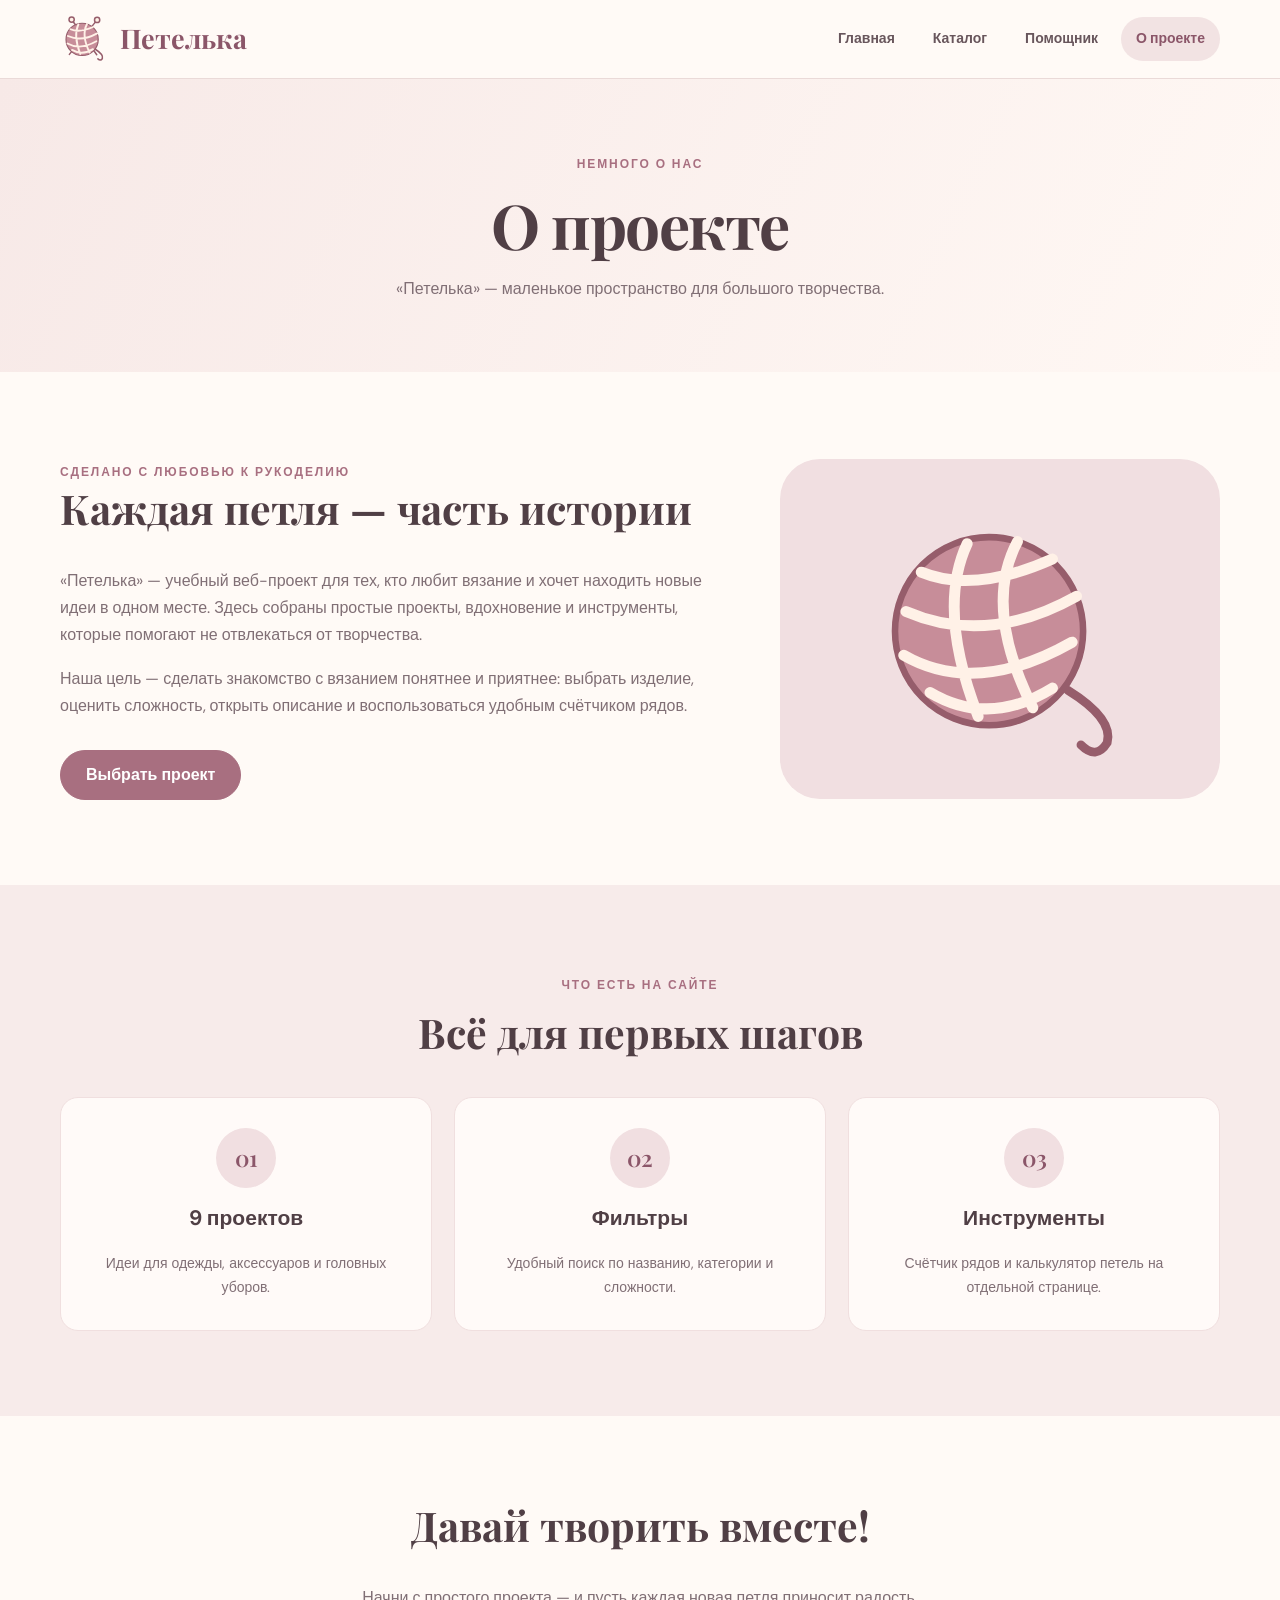
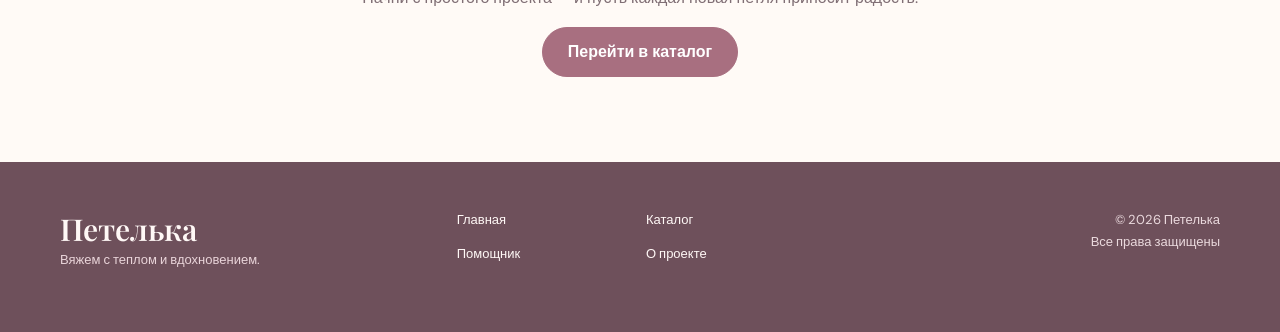
==== about.html @ 20da12c6 "Initial commit: Petelka website" ====
<!DOCTYPE html>
<html lang="ru">
 <head>
  <meta charset="utf-8"/>
  <meta content="width=device-width, initial-scale=1.0" name="viewport"/>
  <meta content="Петелька — уютный сайт о вязании: схемы, полезные инструменты и вдохновение." name="description"/>
  <title>
   О проекте — Петелька
  </title>
  <link href="css/style.css" rel="stylesheet"/>
  <script defer="" src="js/main.js">
  </script>
 </head>
 <body>
  <header class="site-header">
   <div class="container site-header__inner">
    <a class="site-header__brand" href="index.html">
     <img alt="Клубок со спицами" class="site-header__logo-img" src="images/logo.svg"/>
     <span>
      Петелька
     </span>
    </a>
    <nav aria-label="Основная навигация" class="site-header__nav">
     <a class="site-header__link" href="index.html">
      Главная
     </a>
     <a class="site-header__link" href="catalog.html">
      Каталог
     </a>
     <a class="site-header__link" href="helper.html">
      Помощник
     </a>
     <a class="site-header__link is-active" href="about.html">
      О проекте
     </a>
    </nav>
   </div>
  </header>
  <main>
   <section class="page-banner">
    <div class="container">
     <span class="eyebrow">
      Немного о нас
     </span>
     <h1>
      О проекте
     </h1>
     <p>
      «Петелька» — маленькое пространство для большого творчества.
     </p>
    </div>
   </section>
   <section class="section container about-layout">
    <div>
     <span class="eyebrow">
      Сделано с любовью к рукоделию
     </span>
     <h2>
      Каждая петля — часть истории
     </h2>
     <p>
      «Петелька» — учебный веб-проект для тех, кто любит вязание и хочет находить новые идеи в одном месте. Здесь собраны простые проекты, вдохновение и инструменты, которые помогают не отвлекаться от творчества.
     </p>
     <p>
      Наша цель — сделать знакомство с вязанием понятнее и приятнее: выбрать изделие, оценить сложность, открыть описание и воспользоваться удобным счётчиком рядов.
     </p>
     <a class="button" href="catalog.html">
      Выбрать проект 
     </a>
    </div>
    <div class="about-illustration">
     <img alt="Клубок пряжи и спицы" src="images/yarn.svg"/>
    </div>
   </section>
   <section class="section section--tinted">
    <div class="container">
     <div class="section__heading">
      <span class="eyebrow">
       Что есть на сайте
      </span>
      <h2>
       Всё для первых шагов
      </h2>
     </div>
     <div class="features">
      <article>
       <span class="feature-icon">
        01
       </span>
       <h3>
        9 проектов
       </h3>
       <p>
        Идеи для одежды, аксессуаров и головных уборов.
       </p>
      </article>
      <article>
       <span class="feature-icon">
        02
       </span>
       <h3>
        Фильтры
       </h3>
       <p>
        Удобный поиск по названию, категории и сложности.
       </p>
      </article>
      <article>
       <span class="feature-icon">
        03
       </span>
       <h3>
        Инструменты
       </h3>
       <p>
        Счётчик рядов и калькулятор петель на отдельной странице.
       </p>
      </article>
     </div>
    </div>
   </section>
   <section class="section container about-bottom">
    <h2>
     Давай творить вместе!
    </h2>
    <p>
     Начни с простого проекта — и пусть каждая новая петля приносит радость.
    </p>
    <a class="button" href="catalog.html">
     Перейти в каталог 
    </a>
   </section>
  </main>
  <footer class="site-footer">
   <div class="container site-footer__inner">
    <div>
     <a class="site-footer__wordmark" href="index.html">
      Петелька
     </a>
     <p>
      Вяжем с теплом и вдохновением.
     </p>
    </div>
    <div class="site-footer__links">
     <a href="index.html">
      Главная
     </a>
     <a href="catalog.html">
      Каталог
     </a>
     <a href="helper.html">
      Помощник
     </a>
     <a href="about.html">
      О проекте
     </a>
    </div>
    <div class="site-footer__copyright">
     © 2026 Петелька
     <br/>
     Все права защищены
    </div>
   </div>
  </footer>
  <button aria-label="Вернуться наверх" class="to-top" id="toTop" type="button">
   ⌃
  </button>
 </body>
</html>
---- css/style.css ----
@import url('https://fonts.googleapis.com/css2?family=DM+Sans:wght@400;500;600;700&family=Playfair+Display:ital,wght@0,500;0,600;0,700;1,500&display=swap');
:root {
    --ink:#503f45;
    --muted:#806f75;
    --rose:#a86f80;
    --rose-dark:#8b5669;
    --cream:#fffaf6;
    --blush:#f8eeec;
    --line:#eadad8;
    --white:#fff;
    --shadow:0 14px 35px rgba(96,59,66,.09)
}

* {
    box-sizing:border-box
}

html {
    scroll-behavior:smooth
}

body {
    margin:0;
    background:var(--cream);
    color:var(--ink);
    font:16px/1.7 'DM Sans',Arial,sans-serif
}

a {
    color:inherit;
    text-decoration:none
}

button,input,select {
    font:inherit
}

button {
    cursor:pointer
}

img {
    display:block;
    max-width:100%
}

.container {
    width:min(1160px,calc(100% - 44px));
    margin:auto
}

h1,h2,h3,p {
    margin-top:0
}

h1,h2,h3 {
    line-height:1.2
}

h1,h2 {
    font-family:'Playfair Display',Georgia,serif
}

h1 {
    font-size:clamp(42px,5.5vw,76px);
    letter-spacing:-1.5px
}

h2 {
    font-size:clamp(29px,3.2vw,43px)
}

h3 {
    font-size:21px
}

.eyebrow {
    font-size:12px;
    letter-spacing:.16em;
    text-transform:uppercase;
    font-weight:700;
    color:var(--rose)
}

.site-header {
    position:sticky;
    top:0;
    z-index:30;
    background:rgba(255,250,246,.96);
    border-bottom:1px solid var(--line);
    backdrop-filter:blur(12px)
}

.site-header__inner {
    min-height:78px;
    display:flex;
    justify-content:space-between;
    align-items:center;
    gap:24px
}

.site-header__brand {
    display:flex;
    align-items:center;
    gap:12px;
    color:var(--rose-dark);
    font-family:'Playfair Display',Georgia,serif;
    font-size:27px;
    font-weight:700
}

.site-header__logo-img {
    width:48px;
    height:48px
}

.site-header__nav {
    display:flex;
    flex-wrap:wrap;
    gap:8px
}

.site-header__link {
    padding:10px 15px;
    border-radius:100px;
    font-size:14px;
    font-weight:600;
    color:#68565c
}

.site-header__link:hover,.site-header__link.is-active {
    background:#f2e3e3;
    color:var(--rose-dark)
}

.hero {
    background:linear-gradient(110deg,#fff8f4,#f5e4e3);
    overflow:hidden
}

.hero__inner {
    min-height:525px;
    display:grid;
    grid-template-columns:1.1fr .9fr;
    align-items:center;
    gap:30px;
    padding-top:58px;
    padding-bottom:60px
}

.hero h1 {
    margin:16px 0 20px
}

.hero h1 em {
    color:var(--rose);
    font-weight:500
}

.hero p {
    max-width:540px;
    color:var(--muted);
    font-size:18px
}

.hero__actions {
    display:flex;
    flex-wrap:wrap;
    gap:12px;
    margin-top:30px
}

.hero__art {
    height:360px;
    border-radius:48% 52% 44% 56%;
    background:#edd3d6;
    display:flex;
    align-items:center;
    justify-content:center;
    position:relative
}

.hero__art img {
    width:70%;
    height:75%;
    filter:drop-shadow(0 14px 10px #a7797955)
}

.hero__art-caption {
    position:absolute;
    bottom:16px;
    background:#fff9f4;
    padding:9px 19px;
    border-radius:30px;
    font-size:13px;
    color:var(--rose-dark)
}

.button {
    display:inline-flex;
    align-items:center;
    justify-content:center;
    border:1px solid var(--rose);
    border-radius:999px;
    background:var(--rose);
    color:#fff;
    padding:13px 25px;
    font-weight:700;
    line-height:1.4;
    transition:background .2s,transform .2s
}

.button:hover {
    background:var(--rose-dark);
    transform:translateY(-1px)
}

.button--outline {
    background:transparent;
    color:var(--rose-dark)
}

.button--outline:hover {
    background:#f4e2e4;
    color:var(--rose-dark)
}

.button--small {
    font-size:13px;
    padding:10px 20px
}

.section {
    padding-top:85px;
    padding-bottom:85px
}

.section--tinted {
    background:#f7ebea
}

.section__heading {
    text-align:center;
    margin-bottom:40px
}

.section__heading h2 {
    margin:10px 0
}

.section__heading p {
    color:var(--muted)
}

.cards {
    display:grid;
    grid-template-columns:repeat(3,minmax(0,1fr));
    gap:24px
}

.product-card {
    overflow:hidden;
    border-radius:20px;
    background:white;
    border:1px solid #f0e4e0;
    box-shadow:var(--shadow);
    display:flex;
    flex-direction:column
}

.product-card>img {
    width:100%;
    height:238px;
    object-fit:cover
}

.product-card__content {
    padding:24px;
    display:flex;
    flex:1;
    flex-direction:column;
    align-items:flex-start
}

.product-card h2,.product-card h3 {
    font:600 23px/1.3 'Playfair Display',Georgia,serif;
    margin:8px 0 10px
}

.product-card p {
    font-size:14px;
    color:var(--muted);
    flex:1;
    margin-bottom:23px
}

.product-card__tags {
    display:flex;
    gap:7px;
    flex-wrap:wrap
}

.product-card__tags span {
    font-size:11px;
    background:#f7ecec;
    border-radius:30px;
    padding:4px 10px;
    color:#865d6a
}

.section__action {
    text-align:center;
    margin-top:38px
}

.text-link {
    font-weight:700;
    color:var(--rose-dark)
}

.features {
    display:grid;
    grid-template-columns:repeat(3,1fr);
    gap:22px
}

.features article {
    background:#fffaf8;
    border:1px solid #f0dfdf;
    border-radius:18px;
    padding:30px;
    text-align:center
}

.features p {
    color:var(--muted);
    font-size:14px;
    margin:0
}

.feature-icon {
    display:inline-flex;
    width:60px;
    height:60px;
    border-radius:50%;
    background:#f1dfe1;
    color:var(--rose-dark);
    align-items:center;
    justify-content:center;
    font:600 23px 'Playfair Display',serif;
    margin-bottom:18px
}

.page-banner {
    background:linear-gradient(115deg,#f7e9e7,#fff8f4);
    padding:70px 0;
    text-align:center
}

.page-banner h1 {
    font-size:clamp(42px,5vw,62px);
    margin:12px 0
}

.page-banner p {
    color:var(--muted);
    margin:0
}

.filters {
    display:flex;
    align-items:end;
    gap:16px;
    flex-wrap:wrap;
    background:white;
    border:1px solid var(--line);
    padding:22px;
    border-radius:20px;
    margin-bottom:20px
}

.filters label,.field {
    display:flex;
    flex-direction:column;
    gap:8px;
    font-size:13px;
    font-weight:700;
    color:#755c65
}

.filters label {
    flex:1;
    min-width:170px
}

input,select {
    width:100%;
    min-height:47px;
    border:1px solid #e5d6d3;
    border-radius:10px;
    background:#fffdfa;
    padding:10px 13px;
    color:var(--ink);
    outline-color:var(--rose)
}

.button--filter {
    height:47px
}

.results-count {
    color:var(--muted);
    font-size:14px
}

.empty-state {
    text-align:center;
    padding:45px
}

.product-dialog {
    width:min(850px,calc(100% - 32px));
    max-height:90vh;
    overflow:auto;
    border:0;
    border-radius:22px;
    padding:32px;
    box-shadow:0 25px 80px #35252d55;
    color:var(--ink)
}

.product-dialog::backdrop {
    background:#33202b99
}

.product-dialog__inner {
    display:grid;
    grid-template-columns:.9fr 1.1fr;
    gap:30px;
    align-items:start
}

.product-dialog__inner>img {
    border-radius:18px
}

.product-dialog__inner h2 {
    font-size:35px;
    margin:10px 0
}

.product-dialog__inner h3 {
    margin:20px 0 10px
}

.product-dialog__inner p {
    color:var(--muted)
}

.product-dialog__close {
    float:right;
    border:0;
    background:#f4e5e5;
    border-radius:50%;
    font-size:28px;
    line-height:1;
    width:39px;
    height:39px;
    margin:-12px -12px 14px 10px
}

.note {
    font-size:12px;
    color:var(--muted)
}

.tool-grid {
    display:grid;
    grid-template-columns:1fr 1fr;
    gap:25px
}

.tool-card {
    padding:38px;
    border-radius:22px;
    background:#fff;
    border:1px solid var(--line);
    box-shadow:var(--shadow)
}

.tool-card__icon {
    color:var(--rose);
    font-size:35px
}

.tool-card h2 {
    font-size:34px;
    margin:10px 0
}

.tool-card>p {
    color:var(--muted)
}

.field {
    margin:18px 0
}

.counter-number {
    text-align:center;
    font:600 90px 'Playfair Display',serif;
    color:var(--rose-dark);
    margin:18px 0
}

.counter-controls {
    display:flex;
    gap:12px;
    justify-content:center
}

.counter-controls .button:first-child {
    min-width:65px;
    font-size:25px
}

.progress-track {
    height:13px;
    background:#f0e2e3;
    border-radius:20px;
    overflow:hidden;
    margin-top:30px
}

.progress-fill {
    width:0;
    height:100%;
    background:var(--rose);
    transition:width .25s
}

.progress-label {
    text-align:center;
    font-size:13px
}

.text-button {
    display:block;
    margin:10px auto;
    border:0;
    background:none;
    color:var(--rose-dark);
    text-decoration:underline
}

.tool-card form .button {
    width:100%;
    margin-top:8px
}

.calculation-result {
    background:#f7eeed;
    border-radius:13px;
    padding:18px;
    margin:22px 0 14px;
    text-align:center;
    color:var(--rose-dark);
    font-weight:700
}

.about-layout {
    display:grid;
    grid-template-columns:1.2fr .8fr;
    align-items:center;
    gap:60px
}

.about-layout p,.about-bottom p {
    color:var(--muted)
}

.about-layout .button {
    margin-top:15px
}

.about-illustration {
    border-radius:40px;
    background:#f1dfe1;
    min-height:340px;
    display:flex;
    align-items:center;
    justify-content:center
}

.about-illustration img {
    width:65%;
    height:280px
}

.about-bottom {
    text-align:center
}

.site-footer {
    background:#6e505b;
    color:#fff8f6;
    padding:47px 0
}

.site-footer__inner {
    display:grid;
    grid-template-columns:1fr 1fr 1fr;
    gap:30px;
    align-items:start
}

.site-footer__wordmark {
    font:600 30px 'Playfair Display',serif
}

.site-footer p {
    font-size:13px;
    color:#e9d4d9
}

.site-footer__links {
    display:grid;
    grid-template-columns:1fr 1fr;
    gap:12px;
    font-size:13px
}

.site-footer__links a:hover {
    text-decoration:underline
}

.site-footer__copyright {
    text-align:right;
    font-size:13px;
    color:#ead9dd
}

.to-top {
    position:fixed;
    right:26px;
    bottom:26px;
    width:48px;
    height:48px;
    border-radius:50%;
    border:0;
    background:var(--rose);
    color:#fff;
    font-size:26px;
    box-shadow:var(--shadow);
    opacity:0;
    visibility:hidden;
    transition:.2s;
    z-index:20
}

.to-top.is-visible {
    opacity:1;
    visibility:visible
}

@media(max-width:800px) {
    .hero__inner,.about-layout,.tool-grid {
        grid-template-columns:1fr
    }

    .hero__art {
        height:270px
    }

    .cards,.features {
        grid-template-columns:repeat(2,1fr)
    }

    .site-header__inner {
        flex-direction:column;
        padding:12px 0;
        gap:8px
    }

    .site-header__nav {
        justify-content:center
    }

    .site-header__link {
        padding:7px 9px;
        font-size:12px
    }

    .product-dialog__inner {
        grid-template-columns:1fr
    }

    .product-dialog__inner>img {
        max-height:260px;
        width:100%;
        object-fit:cover
    }

}

@media(max-width:550px) {
    .cards,.features,.site-footer__inner {
        grid-template-columns:1fr
    }

    .site-footer__copyright {
        text-align:left
    }

    .hero__inner {
        padding-top:35px
    }

    .section {
        padding-top:55px;
        padding-bottom:55px
    }

    .tool-card {
        padding:24px
    }

    .product-card>img {
        height:220px
    }

}
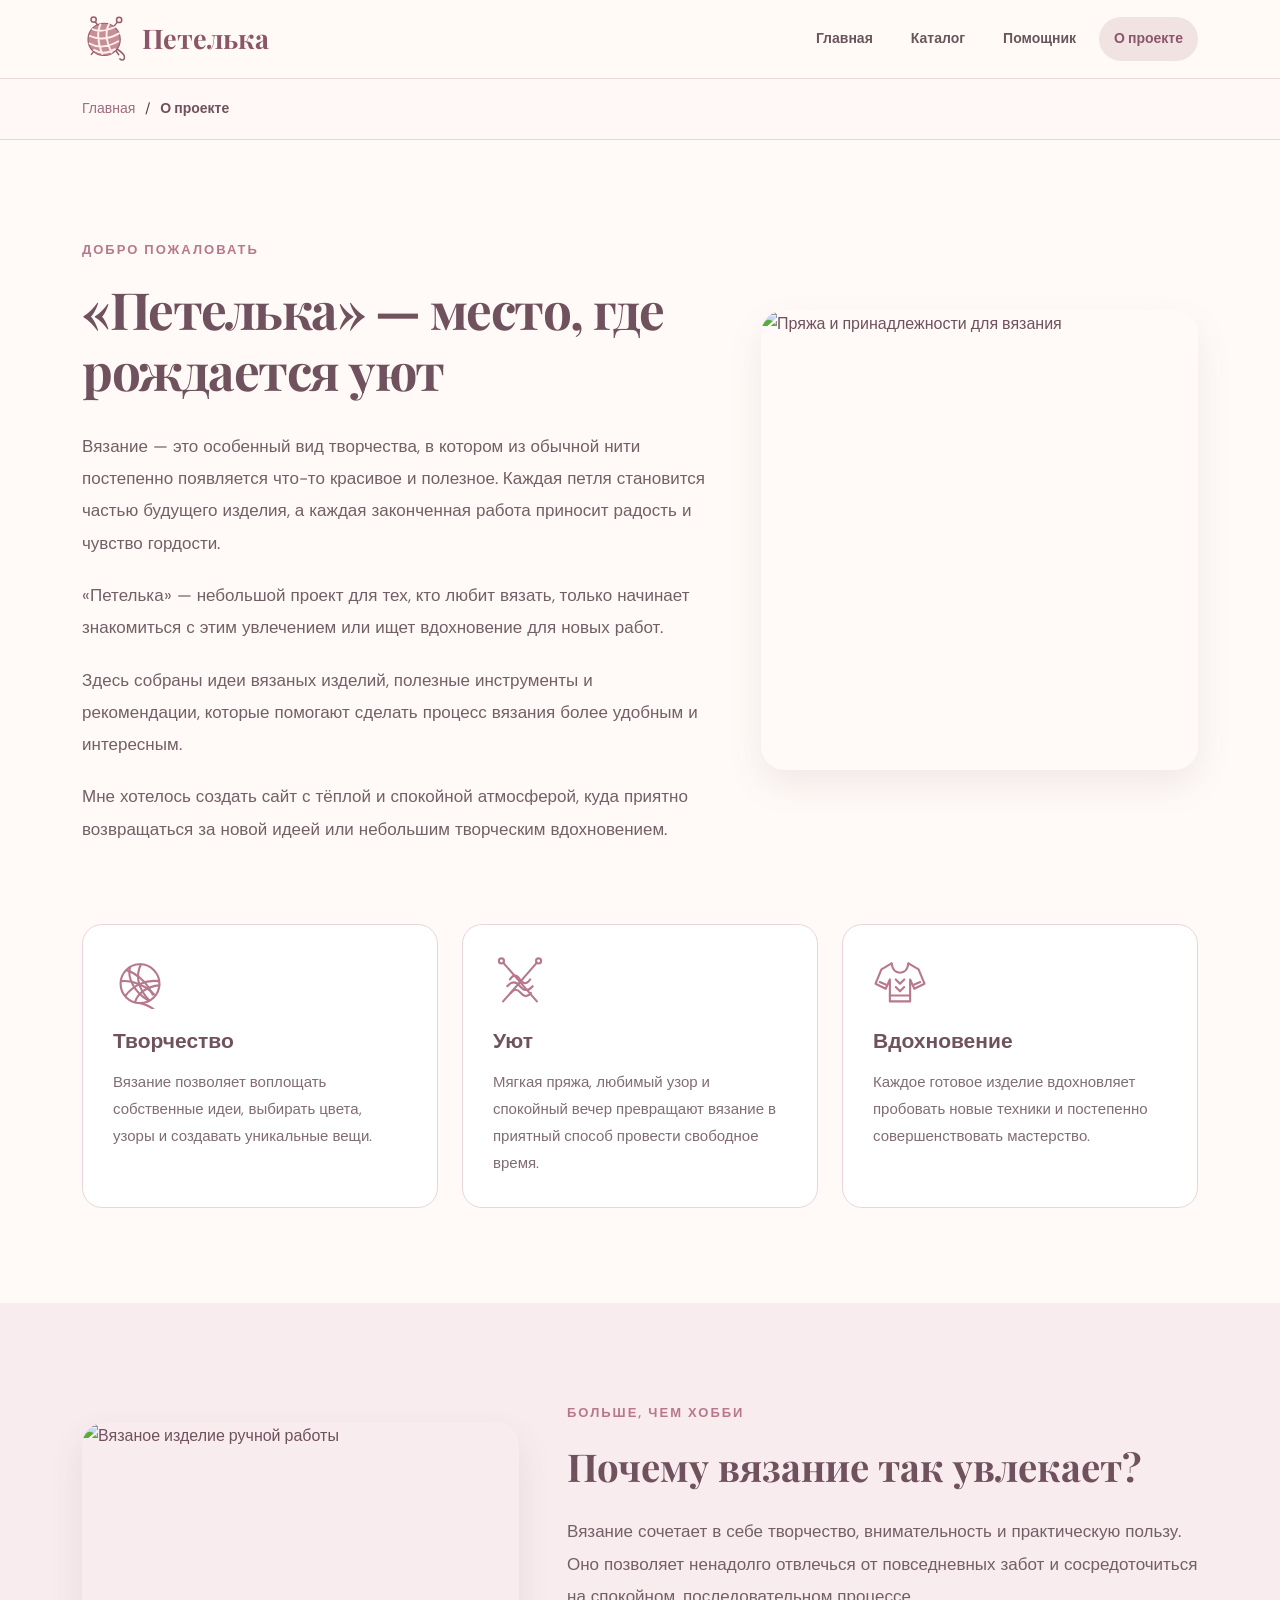
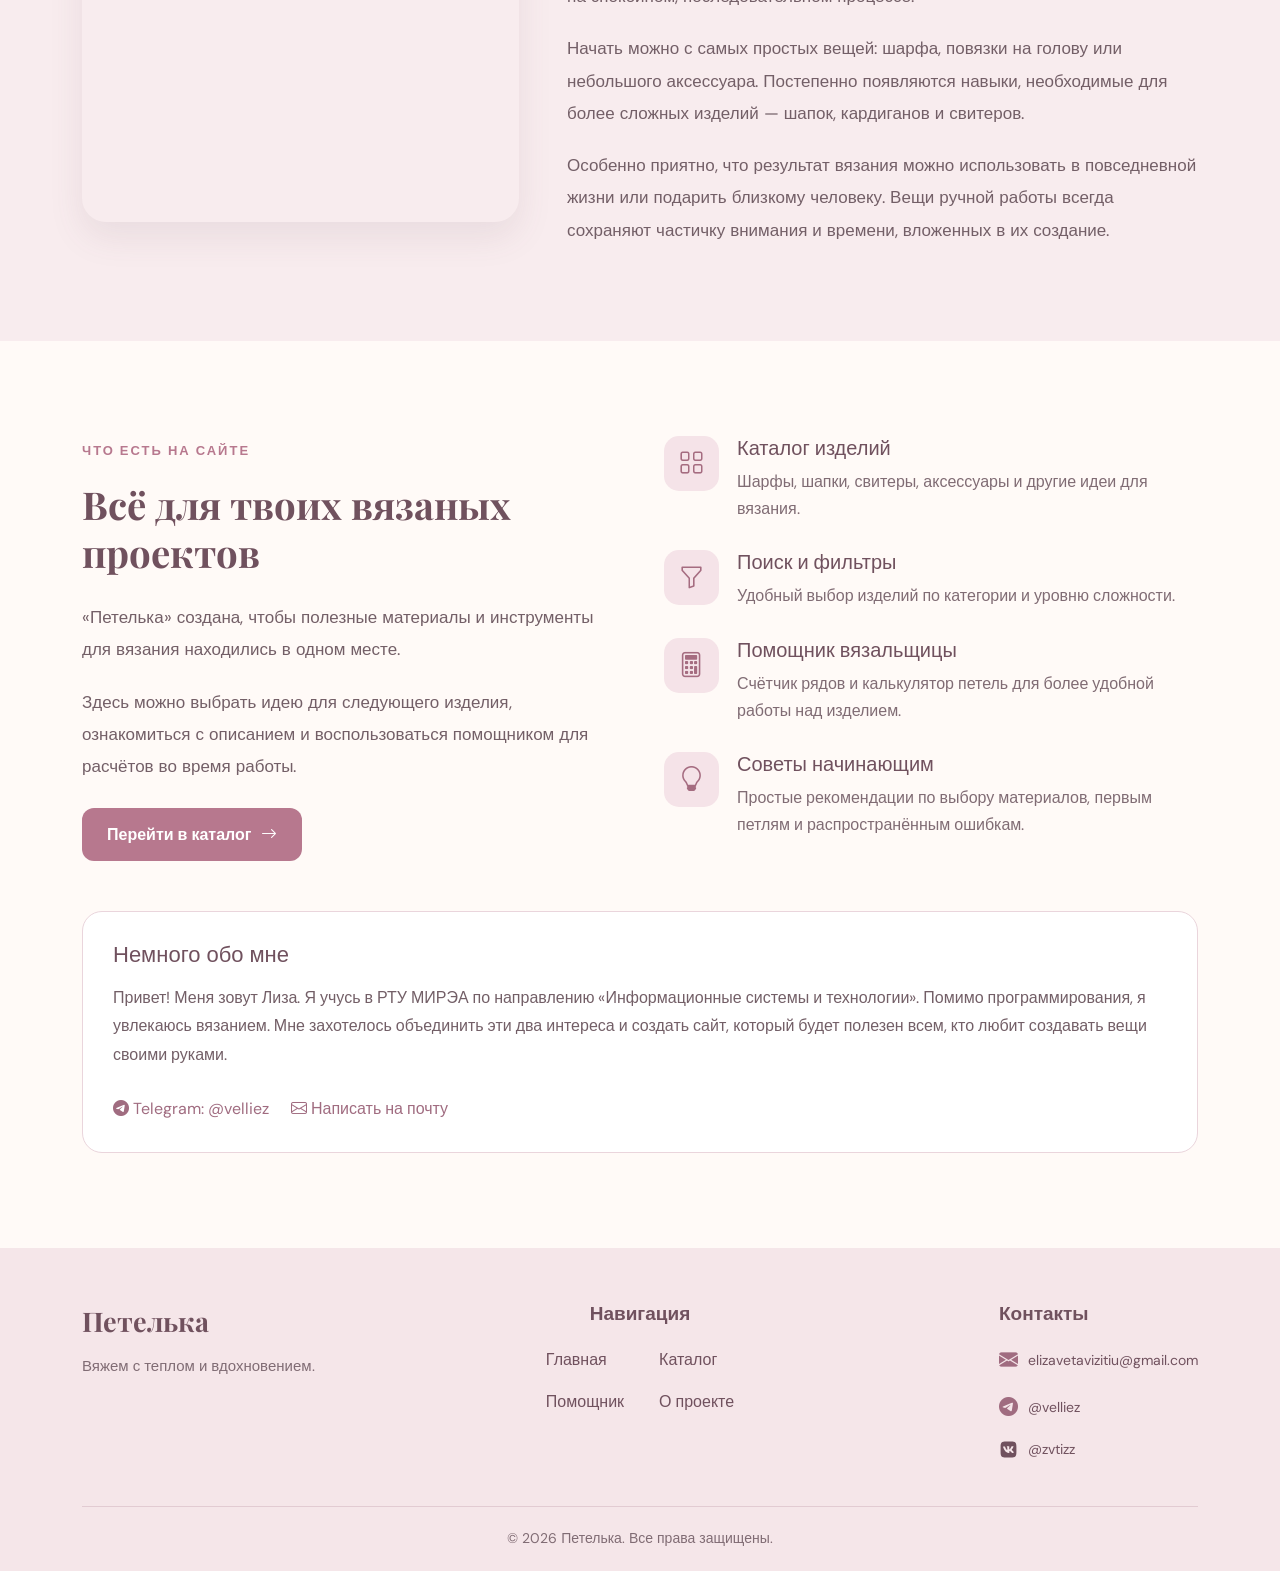
==== commit 08c38514: "Практики 9-11 защищены" ====
--- a/about.html
+++ b/about.html
@@ -1,169 +1,854 @@
+
 <!DOCTYPE html>
 <html lang="ru">
- <head>
-  <meta charset="utf-8"/>
-  <meta content="width=device-width, initial-scale=1.0" name="viewport"/>
-  <meta content="Петелька — уютный сайт о вязании: схемы, полезные инструменты и вдохновение." name="description"/>
-  <title>
-   О проекте — Петелька
-  </title>
-  <link href="css/style.css" rel="stylesheet"/>
-  <script defer="" src="js/main.js">
-  </script>
- </head>
- <body>
-  <header class="site-header">
-   <div class="container site-header__inner">
-    <a class="site-header__brand" href="index.html">
-     <img alt="Клубок со спицами" class="site-header__logo-img" src="images/logo.svg"/>
-     <span>
-      Петелька
-     </span>
-    </a>
-    <nav aria-label="Основная навигация" class="site-header__nav">
-     <a class="site-header__link" href="index.html">
-      Главная
-     </a>
-     <a class="site-header__link" href="catalog.html">
-      Каталог
-     </a>
-     <a class="site-header__link" href="helper.html">
-      Помощник
-     </a>
-     <a class="site-header__link is-active" href="about.html">
-      О проекте
-     </a>
+<head>
+    <meta charset="UTF-8">
+    <meta name="viewport" content="width=device-width, initial-scale=1.0">
+
+    <title>О проекте — Петелька</title>
+
+    <link
+        href="https://cdn.jsdelivr.net/npm/bootstrap@5.3.3/dist/css/bootstrap.min.css"
+        rel="stylesheet"
+    >
+
+    <link
+        href="https://cdn.jsdelivr.net/npm/bootstrap-icons@1.11.3/font/bootstrap-icons.min.css"
+        rel="stylesheet"
+    >
+
+    <link rel="stylesheet" href="css/style.css">
+
+    <style>
+        .about-page {
+            background: #fffaf7;
+            color: #70515e;
+        }
+
+        /* Хлебные крошки */
+        .about-breadcrumbs {
+            padding: 18px 0;
+            background: #fff8f6;
+            border-bottom: 1px solid #ead5dc;
+        }
+
+        .about-breadcrumbs ol {
+            display: flex;
+            flex-wrap: wrap;
+            gap: 10px;
+            align-items: center;
+            margin: 0;
+            padding: 0;
+            list-style: none;
+            font-size: 14px;
+        }
+
+        .about-breadcrumbs a {
+            color: #a06c80;
+            text-decoration: none;
+        }
+
+        .about-breadcrumbs a:hover {
+            text-decoration: underline;
+        }
+
+        .about-breadcrumbs .current {
+            color: #70515e;
+            font-weight: 600;
+        }
+
+        /* Общие разделы */
+        .about-section {
+            padding: 95px 0;
+        }
+
+        .about-section--pink {
+            background: #f8ecee;
+        }
+
+        .about-section--cream {
+            background: #fffaf7;
+        }
+
+        .about-label {
+            display: inline-block;
+            margin-bottom: 18px;
+            color: #b7788e;
+            font-size: 13px;
+            font-weight: 700;
+            letter-spacing: 2px;
+            text-transform: uppercase;
+        }
+
+        .about-title {
+            margin-bottom: 28px;
+            color: #70515e;
+            font-size: clamp(32px, 4vw, 52px);
+            font-weight: 700;
+            line-height: 1.2;
+        }
+
+        .about-subtitle {
+            margin-bottom: 25px;
+            color: #70515e;
+            font-size: clamp(28px, 3vw, 39px);
+            font-weight: 700;
+            line-height: 1.25;
+        }
+
+        .about-text {
+            max-width: 680px;
+            color: #735f67;
+            font-size: 17px;
+            line-height: 1.9;
+        }
+
+        .about-text p {
+            margin-bottom: 20px;
+        }
+
+        .about-text p:last-child {
+            margin-bottom: 0;
+        }
+
+        /* Фотографии */
+        .about-image {
+            width: 100%;
+            height: 460px;
+            object-fit: cover;
+            border-radius: 24px;
+            box-shadow: 0 15px 35px rgba(112, 81, 94, 0.1);
+        }
+
+        .about-image--small {
+            height: 400px;
+        }
+
+        /* Карточки */
+        .about-cards {
+            margin-top: 55px;
+        }
+
+        .about-card {
+            height: 100%;
+            padding: 30px;
+            background: #ffffff;
+            border: 1px solid #ead5dc;
+            border-radius: 20px;
+            transition: transform 0.2s ease;
+        }
+
+        .about-card:hover {
+            transform: translateY(-5px);
+        }
+
+        .about-card i {
+            display: block;
+            margin-bottom: 20px;
+            color: #b7788e;
+            font-size: 35px;
+        }
+
+        .about-card h3 {
+            margin-bottom: 15px;
+            color: #70515e;
+            font-size: 21px;
+            font-weight: 600;
+        }
+
+        .about-card p {
+            margin: 0;
+            color: #806c74;
+            font-size: 15px;
+            line-height: 1.8;
+        }
+
+        /* Возможности сайта */
+        .about-feature {
+            display: flex;
+            gap: 18px;
+            margin-bottom: 28px;
+        }
+
+        .about-feature__icon {
+            display: flex;
+            align-items: center;
+            justify-content: center;
+            flex: 0 0 55px;
+            width: 55px;
+            height: 55px;
+            background: #f5e3e8;
+            border-radius: 15px;
+            color: #a56c80;
+            font-size: 25px;
+        }
+
+        .about-feature h3 {
+            margin-bottom: 8px;
+            color: #70515e;
+            font-size: 20px;
+        }
+
+        .about-feature p {
+            margin: 0;
+            color: #806c74;
+            font-size: 16px;
+            line-height: 1.7;
+        }
+
+        /* Автор */
+        .about-author {
+            margin-top: 45px;
+            padding: 30px;
+            background: #ffffff;
+            border: 1px solid #ead5dc;
+            border-radius: 20px;
+        }
+
+        .about-author h3 {
+            margin-bottom: 15px;
+            color: #70515e;
+            font-size: 22px;
+        }
+
+        .about-author p {
+            margin: 0;
+            color: #735f67;
+            line-height: 1.8;
+        }
+
+        /* Ссылки */
+        .about-link {
+            display: inline-flex;
+            align-items: center;
+            gap: 10px;
+            margin-top: 25px;
+            padding: 13px 25px;
+            background: #b7788e;
+            border-radius: 12px;
+            color: white;
+            font-weight: 600;
+            text-decoration: none;
+            transition: background 0.2s ease;
+        }
+
+        .about-link:hover {
+            background: #985d73;
+            color: white;
+        }
+
+        /* Контакты */
+        .about-contacts {
+            display: flex;
+            flex-wrap: wrap;
+            gap: 22px;
+            margin-top: 25px;
+        }
+
+        .about-contacts a {
+            color: #a06c80;
+            text-decoration: none;
+        }
+
+        .about-contacts a:hover {
+            text-decoration: underline;
+        }
+
+        /* Адаптивность */
+        @media (max-width: 991px) {
+            .about-section {
+                padding: 65px 0;
+            }
+
+            .about-image {
+                height: 350px;
+            }
+
+            .about-image--small {
+                height: 320px;
+            }
+        }
+
+        @media (max-width: 575px) {
+            .about-section {
+                padding: 50px 0;
+            }
+
+            .about-text {
+                font-size: 16px;
+            }
+
+            .about-image {
+                height: 270px;
+            }
+
+            .about-card {
+                padding: 25px;
+            }
+
+            .about-author {
+                padding: 23px;
+            }
+        }
+    </style>
+
+    <script src="js/main.js" defer></script>
+</head>
+
+<body>
+
+    <!-- ШАПКА САЙТА -->
+    <header class="site-header">
+        <div class="container site-header__inner">
+
+            <a class="site-header__brand" href="index.html">
+                <img
+                    class="site-header__logo-img"
+                    src="images/logo.svg"
+                    alt="Логотип Петелька"
+                >
+                <span>Петелька</span>
+            </a>
+
+            <nav
+                class="site-header__nav"
+                aria-label="Основная навигация"
+            >
+                <a class="site-header__link" href="index.html">
+                    Главная
+                </a>
+
+                <a class="site-header__link" href="catalog.html">
+                    Каталог
+                </a>
+
+                <a class="site-header__link" href="helper.html">
+                    Помощник
+                </a>
+
+                <a
+                    class="site-header__link is-active"
+                    href="about.html"
+                    aria-current="page"
+                >
+                    О проекте
+                </a>
+            </nav>
+
+        </div>
+    </header>
+
+    <!-- ХЛЕБНЫЕ КРОШКИ -->
+    <nav class="about-breadcrumbs" aria-label="Хлебные крошки">
+        <div class="container">
+            <ol>
+                <li>
+                    <a href="index.html">Главная</a>
+                </li>
+
+                <li aria-hidden="true">/</li>
+
+                <li class="current" aria-current="page">
+                    О проекте
+                </li>
+            </ol>
+        </div>
     </nav>
-   </div>
-  </header>
-  <main>
-   <section class="page-banner">
+
+    <main class="about-page">
+
+        <!-- РАЗДЕЛ 1. ЗНАКОМСТВО -->
+        <section class="about-section about-section--cream">
+
+            <div class="container">
+
+                <div class="row align-items-center g-5">
+
+                    <div class="col-lg-7">
+
+                        <span class="about-label">
+                            Добро пожаловать
+                        </span>
+
+                        <h1 class="about-title">
+                            «Петелька» — место,
+                            где рождается уют
+                        </h1>
+
+                        <div class="about-text">
+
+                            <p>
+                                Вязание — это особенный вид
+                                творчества, в котором из обычной
+                                нити постепенно появляется
+                                что-то красивое и полезное.
+                                Каждая петля становится частью
+                                будущего изделия, а каждая
+                                законченная работа приносит
+                                радость и чувство гордости.
+                            </p>
+
+                            <p>
+                                «Петелька» — небольшой проект
+                                для тех, кто любит вязать,
+                                только начинает знакомиться
+                                с этим увлечением или ищет
+                                вдохновение для новых работ.
+                            </p>
+
+                            <p>
+                                Здесь собраны идеи вязаных
+                                изделий, полезные инструменты
+                                и рекомендации, которые помогают
+                                сделать процесс вязания
+                                более удобным и интересным.
+                            </p>
+
+                            <p>
+                                Мне хотелось создать сайт
+                                с тёплой и спокойной атмосферой,
+                                куда приятно возвращаться
+                                за новой идеей или небольшим
+                                творческим вдохновением.
+                            </p>
+
+                        </div>
+
+                    </div>
+
+                    <div class="col-lg-5">
+
+                        <img
+                            class="about-image"
+                            src="https://images.unsplash.com/photo-1604881988758-f76ad2f7aac1?auto=format&fit=crop&w=1000&q=85"
+                            alt="Пряжа и принадлежности для вязания"
+                            loading="lazy"
+                        >
+
+                    </div>
+
+                </div>
+
+                <div class="row g-4 about-cards">
+
+                    <div class="col-md-4">
+                        <article class="about-card">
+                            
+<svg class="knitting-icon" viewBox="0 0 64 64"
+     fill="none" stroke="currentColor"
+     stroke-width="2.5" stroke-linecap="round"
+     stroke-linejoin="round" aria-hidden="true">
+    <circle cx="32" cy="34" r="23"/>
+    <path d="M16 18c10 3 23 12 31 29"/>
+    <path d="M11 31c13-1 29 6 38 16"/>
+    <path d="M20 15c-3 12 5 29 22 39"/>
+    <path d="M33 11c-6 13-4 28 10 43"/>
+    <path d="M15 48c9-12 24-19 39-17"/>
+    <path d="M26 56c3-10 14-19 29-20"/>
+    <path d="M32 57c7 2 12 4 16 7"/>
+</svg>
+
+
+                            <h3>Творчество</h3>
+
+                            <p>
+                                Вязание позволяет воплощать
+                                собственные идеи, выбирать
+                                цвета, узоры и создавать
+                                уникальные вещи.
+                            </p>
+                        </article>
+                    </div>
+
+                    <div class="col-md-4">
+                        <article class="about-card">
+                            
+<svg class="knitting-icon" viewBox="0 0 64 64"
+     fill="none" stroke="currentColor"
+     stroke-width="2.5" stroke-linecap="round"
+     stroke-linejoin="round" aria-hidden="true">
+    <path d="M12 9L52 55"/>
+    <path d="M52 9L12 55"/>
+    <circle cx="10" cy="7" r="3"/>
+    <circle cx="54" cy="7" r="3"/>
+    <path d="M20 29c4-6 8-6 12 0s8 6 12 0"/>
+    <path d="M17 37c5-6 10-6 15 0s10 6 15 0"/>
+    <path d="M21 45c4-5 8-5 12 0s8 5 12 0"/>
+</svg>
+
+
+                            <h3>Уют</h3>
+
+                            <p>
+                                Мягкая пряжа, любимый узор
+                                и спокойный вечер превращают
+                                вязание в приятный способ
+                                провести свободное время.
+                            </p>
+                        </article>
+                    </div>
+
+                    <div class="col-md-4">
+                        <article class="about-card">
+                            
+<svg class="knitting-icon" viewBox="0 0 64 64"
+     fill="none" stroke="currentColor"
+     stroke-width="2.5" stroke-linecap="round"
+     stroke-linejoin="round" aria-hidden="true">
+    <path d="M22 10L10 17L3 34L15 40L20 29V55H44V29L49 40L61 34L54 17L42 10"/>
+    <path d="M22 10c1 7 5 11 10 11s9-4 10-11"/>
+    <path d="M20 48H44"/>
+    <path d="M15 35L8 32"/>
+    <path d="M49 35L56 32"/>
+    <path d="M27 29l5 5 5-5"/>
+    <path d="M27 38l5 5 5-5"/>
+</svg>
+
+
+                            <h3>Вдохновение</h3>
+
+                            <p>
+                                Каждое готовое изделие
+                                вдохновляет пробовать новые
+                                техники и постепенно
+                                совершенствовать мастерство.
+                            </p>
+                        </article>
+                    </div>
+
+                </div>
+
+            </div>
+
+        </section>
+
+        <!-- РАЗДЕЛ 2. О ВЯЗАНИИ -->
+        <section class="about-section about-section--pink">
+
+            <div class="container">
+
+                <div class="row align-items-center g-5">
+
+                    <div class="col-lg-5 order-2 order-lg-1">
+
+                        <img
+                            class="about-image about-image--small"
+                            src="https://images.unsplash.com/photo-1632649027900-389e810204e6?auto=format&fit=crop&w=1000&q=85"
+                            alt="Вязаное изделие ручной работы"
+                            loading="lazy"
+                        >
+
+                    </div>
+
+                    <div class="col-lg-7 order-1 order-lg-2">
+
+                        <span class="about-label">
+                            Больше, чем хобби
+                        </span>
+
+                        <h2 class="about-subtitle">
+                            Почему вязание так увлекает?
+                        </h2>
+
+                        <div class="about-text">
+
+                            <p>
+                                Вязание сочетает в себе
+                                творчество, внимательность
+                                и практическую пользу.
+                                Оно позволяет ненадолго
+                                отвлечься от повседневных
+                                забот и сосредоточиться
+                                на спокойном, последовательном
+                                процессе.
+                            </p>
+
+                            <p>
+                                Начать можно с самых простых
+                                вещей: шарфа, повязки на голову
+                                или небольшого аксессуара.
+                                Постепенно появляются навыки,
+                                необходимые для более сложных
+                                изделий — шапок, кардиганов
+                                и свитеров.
+                            </p>
+
+                            <p>
+                                Особенно приятно, что результат
+                                вязания можно использовать
+                                в повседневной жизни
+                                или подарить близкому человеку.
+                                Вещи ручной работы всегда
+                                сохраняют частичку внимания
+                                и времени, вложенных
+                                в их создание.
+                            </p>
+
+                        </div>
+
+                    </div>
+
+                </div>
+
+            </div>
+
+        </section>
+
+        <!-- РАЗДЕЛ 3. ВОЗМОЖНОСТИ САЙТА -->
+        <section class="about-section about-section--cream">
+
+            <div class="container">
+
+                <div class="row g-5">
+
+                    <div class="col-lg-6">
+
+                        <span class="about-label">
+                            Что есть на сайте
+                        </span>
+
+                        <h2 class="about-subtitle">
+                            Всё для твоих вязаных проектов
+                        </h2>
+
+                        <div class="about-text">
+
+                            <p>
+                                «Петелька» создана, чтобы
+                                полезные материалы и инструменты
+                                для вязания находились
+                                в одном месте.
+                            </p>
+
+                            <p>
+                                Здесь можно выбрать идею
+                                для следующего изделия,
+                                ознакомиться с описанием
+                                и воспользоваться помощником
+                                для расчётов во время работы.
+                            </p>
+
+                        </div>
+
+                        <a class="about-link" href="catalog.html">
+                            Перейти в каталог
+                            <i class="bi bi-arrow-right"></i>
+                        </a>
+
+                    </div>
+
+                    <div class="col-lg-6">
+
+                        <div class="about-feature">
+                            <div class="about-feature__icon">
+                                <i class="bi bi-grid"></i>
+                            </div>
+
+                            <div>
+                                <h3>Каталог изделий</h3>
+                                <p>
+                                    Шарфы, шапки, свитеры,
+                                    аксессуары и другие идеи
+                                    для вязания.
+                                </p>
+                            </div>
+                        </div>
+
+                        <div class="about-feature">
+                            <div class="about-feature__icon">
+                                <i class="bi bi-funnel"></i>
+                            </div>
+
+                            <div>
+                                <h3>Поиск и фильтры</h3>
+                                <p>
+                                    Удобный выбор изделий
+                                    по категории и уровню
+                                    сложности.
+                                </p>
+                            </div>
+                        </div>
+
+                        <div class="about-feature">
+                            <div class="about-feature__icon">
+                                <i class="bi bi-calculator"></i>
+                            </div>
+
+                            <div>
+                                <h3>Помощник вязальщицы</h3>
+                                <p>
+                                    Счётчик рядов и калькулятор
+                                    петель для более удобной
+                                    работы над изделием.
+                                </p>
+                            </div>
+                        </div>
+
+                        <div class="about-feature">
+                            <div class="about-feature__icon">
+                                <i class="bi bi-lightbulb"></i>
+                            </div>
+
+                            <div>
+                                <h3>Советы начинающим</h3>
+                                <p>
+                                    Простые рекомендации
+                                    по выбору материалов,
+                                    первым петлям
+                                    и распространённым ошибкам.
+                                </p>
+                            </div>
+                        </div>
+
+                    </div>
+
+                </div>
+
+                <!-- НЕМНОГО ОБ АВТОРЕ -->
+                <div class="about-author">
+
+                    <h3>Немного обо мне</h3>
+
+                    <p>
+                        Привет! Меня зовут Лиза.
+                        Я учусь в
+                        РТУ МИРЭА по направлению
+                        «Информационные системы
+                        и технологии».
+
+                        Помимо программирования,
+                        я увлекаюсь вязанием.
+                        Мне захотелось объединить
+                        эти два интереса и создать
+                        сайт, который будет полезен
+                        всем, кто любит создавать
+                        вещи своими руками.
+                    </p>
+
+                    <div class="about-contacts">
+
+                        <a
+                            href="https://t.me/velliez"
+                            target="_blank"
+                            rel="noopener noreferrer"
+                        >
+                            <i class="bi bi-telegram"></i>
+                            Telegram: @velliez
+                        </a>
+
+                        <a href="mailto:elizavetavizitiu@gmail.com">
+                            <i class="bi bi-envelope"></i>
+                            Написать на почту
+                        </a>
+
+                    </div>
+
+                </div>
+
+            </div>
+
+        </section>
+
+    </main>
+
+    <!-- ПОДВАЛ -->
+    
+<footer class="site-footer">
     <div class="container">
-     <span class="eyebrow">
-      Немного о нас
-     </span>
-     <h1>
-      О проекте
-     </h1>
-     <p>
-      «Петелька» — маленькое пространство для большого творчества.
-     </p>
+
+        <div class="site-footer__grid">
+
+            <!-- ЛЕВАЯ КОЛОНКА -->
+            <div class="site-footer__about">
+                <a class="site-footer__wordmark" href="index.html">
+                    Петелька
+                </a>
+
+                <p>
+                    Вяжем с теплом и вдохновением.
+                </p>
+            </div>
+
+            
+<!-- НАВИГАЦИЯ ПО ЦЕНТРУ -->
+<nav class="site-footer__navigation"
+     aria-label="Навигация в подвале">
+
+    <h3>Навигация</h3>
+
+    <div class="site-footer__nav-grid">
+        <a href="index.html">Главная</a>
+        <a href="catalog.html">Каталог</a>
+        <a href="helper.html">Помощник</a>
+        <a href="about.html">О проекте</a>
     </div>
-   </section>
-   <section class="section container about-layout">
-    <div>
-     <span class="eyebrow">
-      Сделано с любовью к рукоделию
-     </span>
-     <h2>
-      Каждая петля — часть истории
-     </h2>
-     <p>
-      «Петелька» — учебный веб-проект для тех, кто любит вязание и хочет находить новые идеи в одном месте. Здесь собраны простые проекты, вдохновение и инструменты, которые помогают не отвлекаться от творчества.
-     </p>
-     <p>
-      Наша цель — сделать знакомство с вязанием понятнее и приятнее: выбрать изделие, оценить сложность, открыть описание и воспользоваться удобным счётчиком рядов.
-     </p>
-     <a class="button" href="catalog.html">
-      Выбрать проект 
-     </a>
+
+</nav>
+
+
+            <!-- КОНТАКТЫ СПРАВА -->
+            <div class="site-footer__contacts">
+
+                <h3>Контакты</h3>
+
+                <!-- Почта -->
+                <a href="mailto:elizavetavizitiu@gmail.com">
+                    <i class="bi bi-envelope-fill"></i>
+                    elizavetavizitiu@gmail.com
+                </a>
+
+                <!-- Telegram -->
+                <a href="https://t.me/velliez"
+                   target="_blank"
+                   rel="noopener noreferrer">
+                    <i class="bi bi-telegram"></i>
+                    @velliez
+                </a>
+
+                <!-- ВКонтакте -->
+                
+
+
+<a href="https://vk.com/zvtizz"
+   target="_blank"
+   rel="noopener noreferrer">
+    <svg xmlns="http://www.w3.org/2000/svg"
+         width="19"
+         height="19"
+         viewBox="0 0 24 24"
+         fill="currentColor"
+         aria-hidden="true"
+         style="flex-shrink: 0;">
+        <path d="M15.073 2H8.937C3.33 2 2 3.33 2 8.927v6.146C2 20.67 3.33 22 8.927 22h6.146C20.67 22 22 20.67 22 15.073V8.937C22 3.33 20.67 2 15.073 2zm3.073 14.27h-1.45c-.55 0-.72-.44-1.71-1.43-.87-.84-1.25-.95-1.46-.95-.3 0-.39.08-.39.5v1.31c0 .36-.12.57-1.06.57-1.57 0-3.31-.95-4.54-2.72-1.85-2.6-2.36-4.55-2.36-4.95 0-.22.08-.42.5-.42h1.45c.37 0 .51.16.65.55.72 2.08 1.93 3.9 2.43 3.9.19 0 .28-.09.28-.59V9.72c-.06-1.07-.63-1.16-.63-1.54 0-.18.15-.36.38-.36h2.28c.31 0 .42.17.42.53v3.08c0 .33.14.45.23.45.19 0 .35-.12.7-.47 1.08-1.21 1.85-3.07 1.85-3.07.1-.22.27-.42.64-.42h1.45c.44 0 .54.22.44.52-.19.88-2.03 3.48-2.03 3.48-.16.26-.22.38 0 .67.16.22.69.68 1.04 1.09.64.73 1.13 1.35 1.26 1.78.13.42-.08.64-.51.64z"/>
+    </svg>
+    @zvtizz
+</a>
+
+
+
+
+            </div>
+
+        </div>
+
+        <!-- НИЖНЯЯ СТРОКА -->
+        <div class="site-footer__bottom">
+            © 2026 Петелька. Все права защищены.
+        </div>
+
     </div>
-    <div class="about-illustration">
-     <img alt="Клубок пряжи и спицы" src="images/yarn.svg"/>
-    </div>
-   </section>
-   <section class="section section--tinted">
-    <div class="container">
-     <div class="section__heading">
-      <span class="eyebrow">
-       Что есть на сайте
-      </span>
-      <h2>
-       Всё для первых шагов
-      </h2>
-     </div>
-     <div class="features">
-      <article>
-       <span class="feature-icon">
-        01
-       </span>
-       <h3>
-        9 проектов
-       </h3>
-       <p>
-        Идеи для одежды, аксессуаров и головных уборов.
-       </p>
-      </article>
-      <article>
-       <span class="feature-icon">
-        02
-       </span>
-       <h3>
-        Фильтры
-       </h3>
-       <p>
-        Удобный поиск по названию, категории и сложности.
-       </p>
-      </article>
-      <article>
-       <span class="feature-icon">
-        03
-       </span>
-       <h3>
-        Инструменты
-       </h3>
-       <p>
-        Счётчик рядов и калькулятор петель на отдельной странице.
-       </p>
-      </article>
-     </div>
-    </div>
-   </section>
-   <section class="section container about-bottom">
-    <h2>
-     Давай творить вместе!
-    </h2>
-    <p>
-     Начни с простого проекта — и пусть каждая новая петля приносит радость.
-    </p>
-    <a class="button" href="catalog.html">
-     Перейти в каталог 
-    </a>
-   </section>
-  </main>
-  <footer class="site-footer">
-   <div class="container site-footer__inner">
-    <div>
-     <a class="site-footer__wordmark" href="index.html">
-      Петелька
-     </a>
-     <p>
-      Вяжем с теплом и вдохновением.
-     </p>
-    </div>
-    <div class="site-footer__links">
-     <a href="index.html">
-      Главная
-     </a>
-     <a href="catalog.html">
-      Каталог
-     </a>
-     <a href="helper.html">
-      Помощник
-     </a>
-     <a href="about.html">
-      О проекте
-     </a>
-    </div>
-    <div class="site-footer__copyright">
-     © 2026 Петелька
-     <br/>
-     Все права защищены
-    </div>
-   </div>
-  </footer>
-  <button aria-label="Вернуться наверх" class="to-top" id="toTop" type="button">
-   ⌃
-  </button>
- </body>
+</footer>
+
+
+    <!-- КНОПКА НАВЕРХ -->
+    <button
+        class="to-top"
+        id="toTop"
+        type="button"
+        aria-label="Вернуться наверх"
+    >
+        ⌃
+    </button>
+
+</body>
 </html>
--- a/css/style.css
+++ b/css/style.css
@@ -702,6 +702,13 @@
     }
 
 }
+.footer__bottom {
+    border-top: 1px solid #e5cbd3;
+    padding: 15px 0;
+    margin-top: 25px;
+    font-size: 14px;
+    color: #8b6b75;
+}
 
 @media(max-width:550px) {
     .cards,.features,.site-footer__inner {
@@ -730,3 +737,393 @@
     }
 
 }
+.footer__contacts {
+    text-align: left;
+    width: max-content;
+    max-width: 100%;
+    margin-left: auto;
+    margin-right: 0;
+}
+
+.footer__contacts h5,
+.footer__contacts p {
+    text-align: left;
+}
+/* Закреплённый фильтр каталога */
+.catalog__filters {
+    position: sticky;
+    top: 85px;
+    z-index: 100;
+    background-color: #fff8f6;
+    padding: 15px 20px;
+    border-radius: 12px;
+    box-shadow: 0 4px 12px rgba(0, 0, 0, 0.08);
+}
+
+/* Растягиваем колонку фильтров по высоте каталога */
+.catalog-layout > .row {
+    align-items: stretch !important;
+}
+
+/* Колонка фильтров */
+.catalog-layout aside {
+    align-self: stretch;
+    position: relative;
+}
+
+/* Закреплённый блок фильтров */
+.catalog-sidebar {
+    position: sticky !important;
+    top: 100px !important;
+    z-index: 100;
+    height: fit-content;
+
+    background-color: #fff8f6;
+    border: 1px solid #ead5dc;
+    border-radius: 16px;
+    padding: 24px;
+    box-shadow: 0 4px 15px rgba(112, 81, 94, 0.08);
+}
+
+/* Шапка всегда выше фильтров */
+.site-header {
+    position: sticky;
+    top: 0;
+    z-index: 1050;
+}
+
+/* Всплывающее окно с описанием изделия */
+.product-dialog {
+    width: min(900px, 92vw);
+    max-height: 85vh;
+    padding: 35px;
+    border: none;
+    border-radius: 20px;
+    background-color: #fffaf7;
+    box-shadow: 0 20px 60px rgba(0, 0, 0, 0.2);
+    color: #70515e;
+    overflow-y: auto;
+}
+
+.product-dialog::backdrop {
+    background-color: rgba(40, 25, 32, 0.65);
+}
+
+.product-dialog__inner {
+    display: grid;
+    grid-template-columns: 260px minmax(0, 1fr);
+    gap: 30px;
+    align-items: start;
+}
+
+.product-dialog__inner > img {
+    width: 100%;
+    max-height: 350px;
+    object-fit: cover;
+    border-radius: 15px;
+}
+
+.product-dialog h2 {
+    margin: 12px 0 20px;
+    color: #70515e;
+}
+
+.product-dialog h3 {
+    margin: 25px 0 15px;
+    color: #70515e;
+}
+
+.product-dialog p {
+    line-height: 1.8;
+}
+
+#dialogDesc {
+    white-space: pre-line;
+}
+
+.product-dialog__close {
+    position: absolute;
+    top: 12px;
+    right: 18px;
+    border: none;
+    background: transparent;
+    color: #70515e;
+    font-size: 32px;
+    cursor: pointer;
+}
+
+@media (max-width: 650px) {
+    .product-dialog {
+        padding: 25px 18px;
+    }
+
+    .product-dialog__inner {
+        grid-template-columns: 1fr;
+    }
+
+    .product-dialog__inner > img {
+        max-height: 250px;
+    }
+}
+
+/* Хлебные крошки */
+.breadcrumbs {
+    padding: 18px 0;
+    background-color: #fff8f6;
+    border-bottom: 1px solid #ead5dc;
+}
+
+.breadcrumbs__list {
+    display: flex;
+    align-items: center;
+    flex-wrap: wrap;
+    gap: 10px;
+    margin: 0;
+    padding: 0;
+    list-style: none;
+}
+
+.breadcrumbs__list a {
+    color: #a06c80;
+    text-decoration: none;
+}
+
+.breadcrumbs__list a:hover {
+    text-decoration: underline;
+}
+
+.breadcrumbs__current {
+    color: #70515e;
+    font-weight: 500;
+}
+
+.breadcrumbs__separator {
+    color: #bba1aa;
+}
+
+.beginner-tips {
+    padding-top: 70px;
+    padding-bottom: 90px;
+}
+
+.beginner-tip {
+    height: 100%;
+    padding: 30px;
+    background: #fff8f6;
+    border: 1px solid #ead5dc;
+    border-radius: 18px;
+    transition: transform 0.2s ease;
+}
+
+.beginner-tip:hover {
+    transform: translateY(-4px);
+}
+
+.beginner-tip i {
+    display: block;
+    margin-bottom: 18px;
+    color: #b7788e;
+    font-size: 32px;
+}
+
+.beginner-tip h3 {
+    margin-bottom: 15px;
+    color: #70515e;
+    font-size: 21px;
+}
+
+.beginner-tip p {
+    margin-bottom: 0;
+    color: #715d65;
+    line-height: 1.8;
+}
+
+/* ===== ОБЩИЙ ФУТЕР ===== */
+
+.site-footer {
+    padding: 55px 0 20px;
+    background-color: #f5e6e9;
+    color: #70515e;
+}
+
+/* Три равные колонки */
+.site-footer__grid {
+    display: grid;
+    grid-template-columns: minmax(0, 1fr)
+                           minmax(0, 1fr)
+                           minmax(0, 1fr);
+    gap: 30px;
+    align-items: start;
+}
+
+/* Левая колонка */
+.site-footer__about {
+    text-align: left;
+}
+
+.site-footer__wordmark {
+    display: inline-block;
+    margin-bottom: 15px;
+    color: #70515e;
+    font-size: 27px;
+    font-weight: 700;
+    text-decoration: none;
+}
+
+.site-footer__about p {
+    margin: 0;
+    color: #806c74;
+    font-size: 15px;
+    line-height: 1.7;
+}
+
+
+/* Навигация в футере */
+.site-footer__navigation {
+    display: flex;
+    flex-direction: column;
+    align-items: center;
+    text-align: center;
+}
+
+.site-footer__navigation h3 {
+    margin: 0 0 20px;
+    color: #70515e;
+    font-size: 19px;
+    font-weight: 600;
+}
+
+/* Ссылки в два столбца */
+.site-footer__nav-grid {
+    display: grid;
+    grid-template-columns: repeat(2, max-content);
+    column-gap: 35px;
+    row-gap: 15px;
+    justify-content: center;
+    text-align: left;
+}
+
+.site-footer__nav-grid a {
+    color: #70515e;
+    font-size: 16px;
+    text-decoration: none;
+    transition: color 0.2s ease;
+}
+
+.site-footer__nav-grid a:hover {
+    color: #b7788e;
+}
+
+
+/* Правая колонка */
+.site-footer__contacts {
+    display: flex;
+    flex-direction: column;
+    align-items: flex-start;
+    gap: 14px;
+    min-width: 0;
+    justify-self: end;
+}
+
+.site-footer__contacts h3 {
+    margin: 0 0 5px;
+    color: #70515e;
+    font-size: 19px;
+    font-weight: 600;
+}
+
+.site-footer__contacts a {
+    display: flex;
+    align-items: center;
+    gap: 10px;
+    color: #70515e;
+    font-size: 14px;
+    text-decoration: none;
+    overflow-wrap: anywhere;
+    transition: color 0.2s ease;
+}
+
+.site-footer__contacts a:hover {
+    color: #b7788e;
+}
+
+.site-footer__contacts i {
+    flex-shrink: 0;
+    color: #a06c80;
+    font-size: 19px;
+}
+
+/* Авторские права по центру */
+.site-footer__bottom {
+    margin-top: 45px;
+    padding-top: 20px;
+    border-top: 1px solid #e2cbd2;
+    color: #806c74;
+    font-size: 14px;
+    text-align: center;
+}
+
+/* Адаптивность */
+@media (max-width: 767px) {
+
+    .site-footer__grid {
+        grid-template-columns: 1fr;
+        gap: 30px;
+    }
+
+    .site-footer__about {
+        text-align: center;
+    }
+
+    .site-footer__navigation {
+        align-items: center;
+        text-align: center;
+    }
+
+    .site-footer__contacts {
+        justify-self: center;
+        align-items: center;
+        text-align: center;
+    }
+
+    .site-footer__bottom {
+        margin-top: 35px;
+        line-height: 1.6;
+    }
+}
+
+/* Векторные иконки на странице "О проекте" */
+.about-card .knitting-icon {
+    display: block;
+    width: 54px;
+    height: 54px;
+    margin-bottom: 20px;
+    color: #b7788e;
+}
+
+/* Иконки на главной */
+.home-feature-icon {
+    display: block;
+    margin-bottom: 18px;
+    color: #b7788e;
+    font-size: 48px;
+    line-height: 1;
+}
+
+/* Увеличенные иконки в помощнике */
+.beginner-tip > i {
+    font-size: 48px;
+}
+
+/* Иконки возможностей на странице "О проекте" */
+.about-feature__icon {
+    flex-basis: 82px;
+    width: 82px;
+    height: 82px;
+    font-size: 38px;
+}
+
+/* Другие декоративные иконки в карточках */
+.about-card > i {
+    font-size: 53px;
+}
